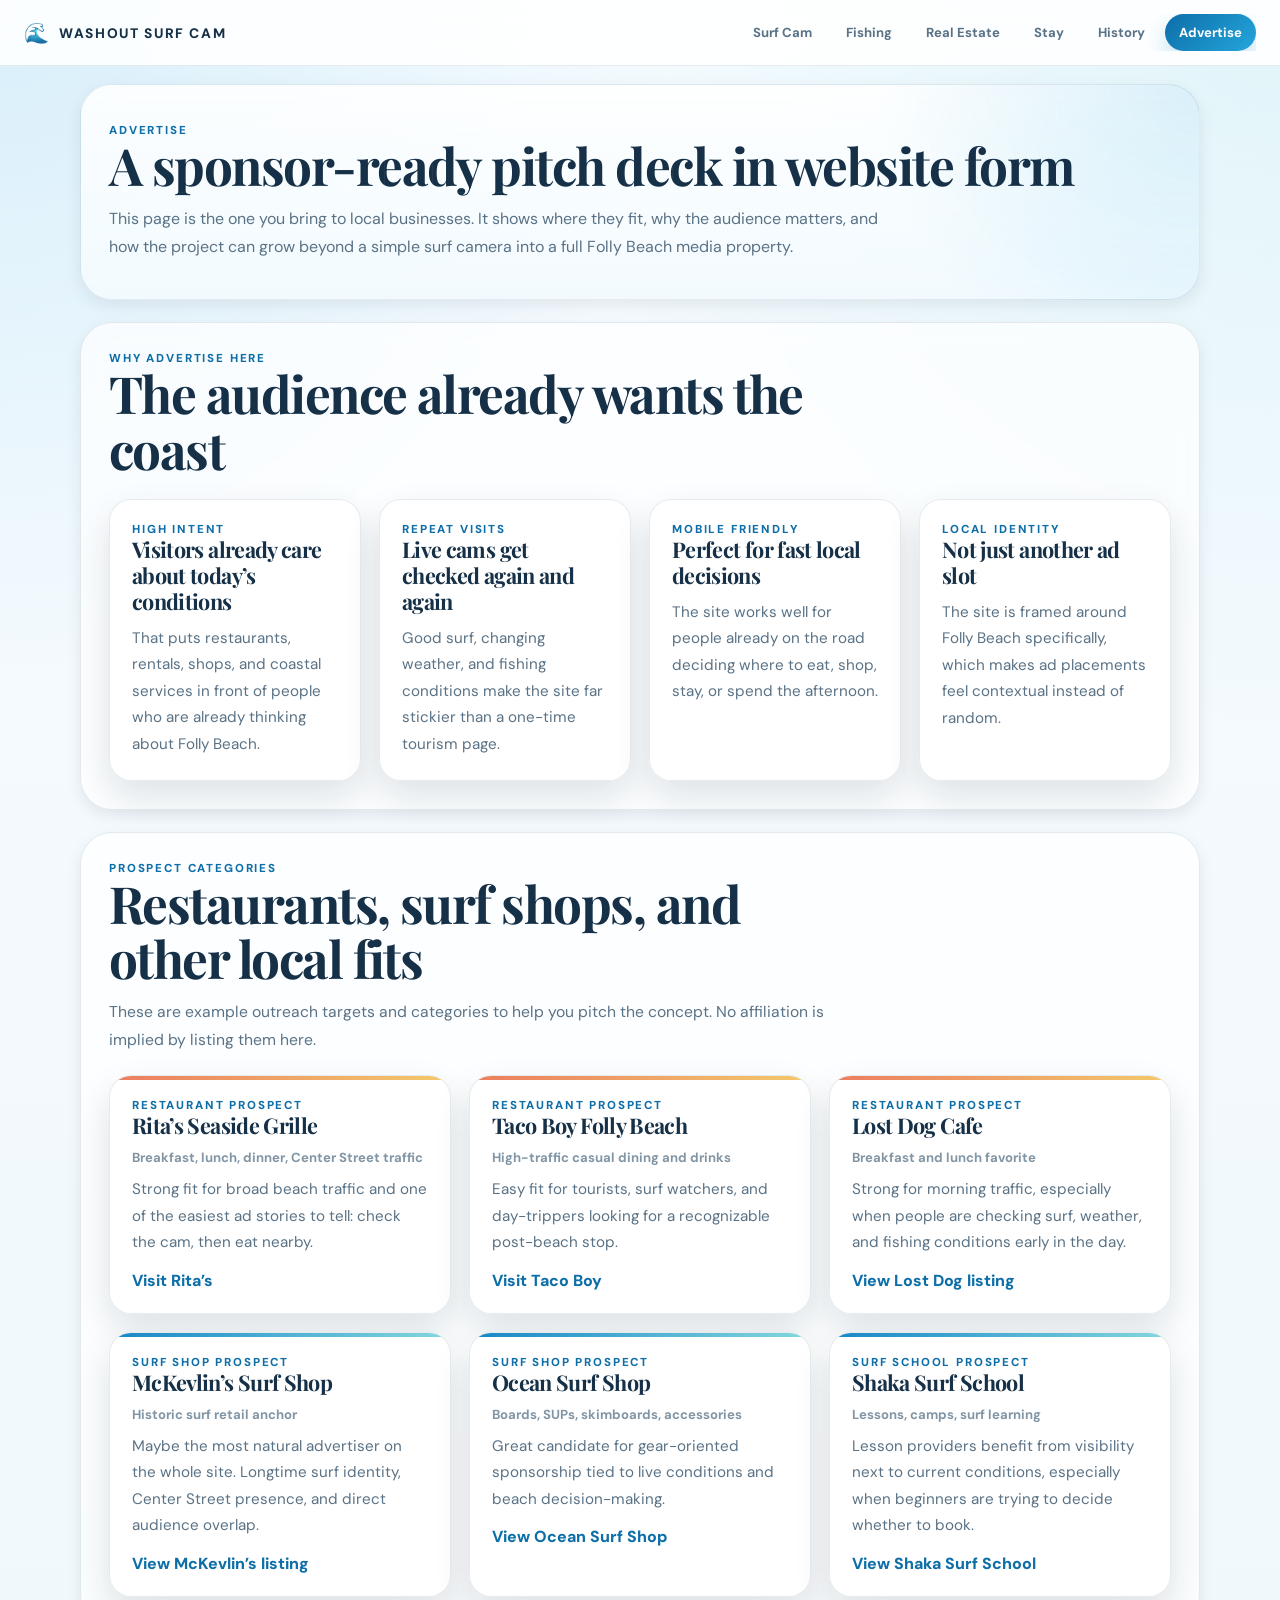
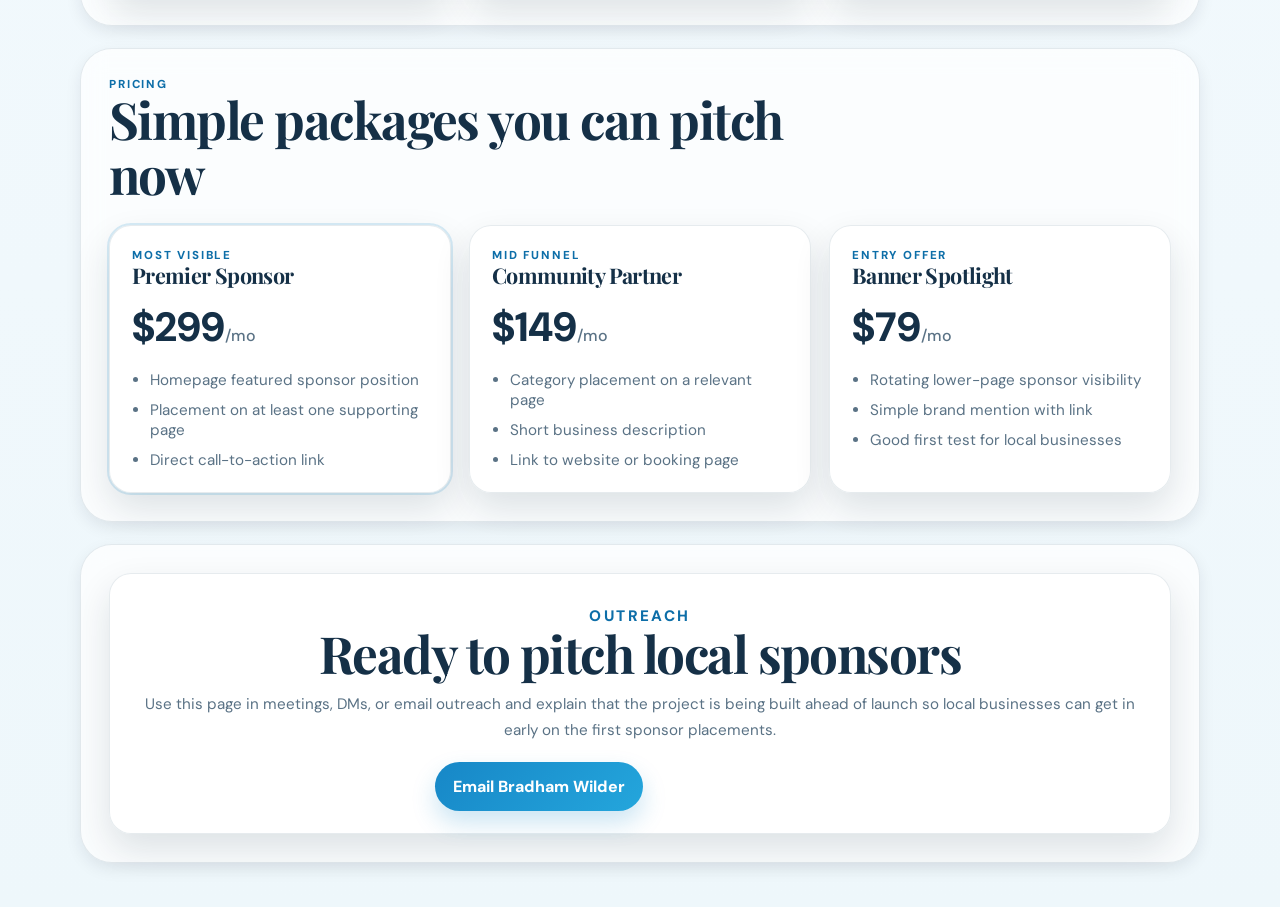
==== advertise.html @ 404df867 "Add files via upload" ====
<!DOCTYPE html>
<html lang="en">
  <head>
    <meta charset="UTF-8" />
    <meta name="viewport" content="width=device-width, initial-scale=1.0" />
    <title>Advertise On Washout Surf Cam | Folly Beach</title>
    <meta
      name="description"
      content="Advertising page for the Washout Surf Cam site with sponsor packages and local Folly Beach prospect categories including restaurants and surf shops."
    />
    <link rel="preconnect" href="https://fonts.googleapis.com" />
    <link rel="preconnect" href="https://fonts.gstatic.com" crossorigin />
    <link
      href="https://fonts.googleapis.com/css2?family=Bebas+Neue&family=DM+Sans:wght@400;500;700;800&family=Playfair+Display:wght@600;700;800&display=swap"
      rel="stylesheet"
    />
    <link rel="stylesheet" href="./styles.css" />
  </head>
  <body data-page="advertise">
    <nav class="site-nav">
      <a class="nav-brand" href="./index.html">
        <span class="nav-brand-icon">🌊</span>
        <span class="nav-brand-name">Washout Surf Cam</span>
      </a>
      <div class="nav-links">
        <a class="page-link" href="./index.html" data-page-link="surfcam">Surf Cam</a>
        <a class="page-link" href="./fishing.html" data-page-link="fishing">Fishing</a>
        <a class="page-link" href="./real-estate.html" data-page-link="real-estate">Real Estate</a>
        <a class="page-link" href="./stay.html" data-page-link="stay">Stay</a>
        <a class="page-link" href="./history.html" data-page-link="history">History</a>
        <a class="page-link" href="./advertise.html" data-page-link="advertise">Advertise</a>
      </div>
    </nav>

    <div class="page-shell">
      <header class="page-hero">
        <p class="page-kicker">Advertise</p>
        <h1 class="page-title">A sponsor-ready pitch deck in website form</h1>
        <p class="page-copy">
          This page is the one you bring to local businesses. It shows where they
          fit, why the audience matters, and how the project can grow beyond a
          simple surf camera into a full Folly Beach media property.
        </p>
      </header>

      <section class="section">
        <div class="section-header">
          <p class="section-eyebrow">Why Advertise Here</p>
          <h2 class="section-title">The audience already wants the coast</h2>
        </div>

        <div class="grid-4">
          <article class="feature-card">
            <p class="card-kicker">High Intent</p>
            <h3>Visitors already care about today’s conditions</h3>
            <p class="card-copy">
              That puts restaurants, rentals, shops, and coastal services in
              front of people who are already thinking about Folly Beach.
            </p>
          </article>
          <article class="feature-card">
            <p class="card-kicker">Repeat Visits</p>
            <h3>Live cams get checked again and again</h3>
            <p class="card-copy">
              Good surf, changing weather, and fishing conditions make the site
              far stickier than a one-time tourism page.
            </p>
          </article>
          <article class="feature-card">
            <p class="card-kicker">Mobile Friendly</p>
            <h3>Perfect for fast local decisions</h3>
            <p class="card-copy">
              The site works well for people already on the road deciding where
              to eat, shop, stay, or spend the afternoon.
            </p>
          </article>
          <article class="feature-card">
            <p class="card-kicker">Local Identity</p>
            <h3>Not just another ad slot</h3>
            <p class="card-copy">
              The site is framed around Folly Beach specifically, which makes ad
              placements feel contextual instead of random.
            </p>
          </article>
        </div>
      </section>

      <section class="section">
        <div class="section-header">
          <p class="section-eyebrow">Prospect Categories</p>
          <h2 class="section-title">Restaurants, surf shops, and other local fits</h2>
          <p class="section-copy">
            These are example outreach targets and categories to help you pitch the
            concept. No affiliation is implied by listing them here.
          </p>
        </div>

        <div class="prospect-grid">
          <article class="prospect-card warm">
            <p class="card-kicker">Restaurant Prospect</p>
            <h3>Rita’s Seaside Grille</h3>
            <p class="prospect-type">Breakfast, lunch, dinner, Center Street traffic</p>
            <p class="prospect-meta">
              Strong fit for broad beach traffic and one of the easiest ad stories
              to tell: check the cam, then eat nearby.
            </p>
            <div class="mini-links">
              <a class="prospect-link" href="https://ritasseasidegrille.com/" target="_blank" rel="noreferrer">Visit Rita’s</a>
            </div>
          </article>

          <article class="prospect-card warm">
            <p class="card-kicker">Restaurant Prospect</p>
            <h3>Taco Boy Folly Beach</h3>
            <p class="prospect-type">High-traffic casual dining and drinks</p>
            <p class="prospect-meta">
              Easy fit for tourists, surf watchers, and day-trippers looking for a
              recognizable post-beach stop.
            </p>
            <div class="mini-links">
              <a class="prospect-link" href="https://www.tacoboy.net/location/folly-beach-taco-boy/" target="_blank" rel="noreferrer">Visit Taco Boy</a>
            </div>
          </article>

          <article class="prospect-card warm">
            <p class="card-kicker">Restaurant Prospect</p>
            <h3>Lost Dog Cafe</h3>
            <p class="prospect-type">Breakfast and lunch favorite</p>
            <p class="prospect-meta">
              Strong for morning traffic, especially when people are checking surf,
              weather, and fishing conditions early in the day.
            </p>
            <div class="mini-links">
              <a class="prospect-link" href="https://visitfolly.com/directory/portfolio-7/" target="_blank" rel="noreferrer">View Lost Dog listing</a>
            </div>
          </article>

          <article class="prospect-card">
            <p class="card-kicker">Surf Shop Prospect</p>
            <h3>McKevlin’s Surf Shop</h3>
            <p class="prospect-type">Historic surf retail anchor</p>
            <p class="prospect-meta">
              Maybe the most natural advertiser on the whole site. Longtime surf
              identity, Center Street presence, and direct audience overlap.
            </p>
            <div class="mini-links">
              <a class="prospect-link" href="https://visitfolly.com/directory/mckevlins-surf-shop-2/" target="_blank" rel="noreferrer">View McKevlin’s listing</a>
            </div>
          </article>

          <article class="prospect-card">
            <p class="card-kicker">Surf Shop Prospect</p>
            <h3>Ocean Surf Shop</h3>
            <p class="prospect-type">Boards, SUPs, skimboards, accessories</p>
            <p class="prospect-meta">
              Great candidate for gear-oriented sponsorship tied to live conditions
              and beach decision-making.
            </p>
            <div class="mini-links">
              <a class="prospect-link" href="https://visitfolly.com/directory/ocean-surf-shop-2/" target="_blank" rel="noreferrer">View Ocean Surf Shop</a>
            </div>
          </article>

          <article class="prospect-card">
            <p class="card-kicker">Surf School Prospect</p>
            <h3>Shaka Surf School</h3>
            <p class="prospect-type">Lessons, camps, surf learning</p>
            <p class="prospect-meta">
              Lesson providers benefit from visibility next to current conditions,
              especially when beginners are trying to decide whether to book.
            </p>
            <div class="mini-links">
              <a class="prospect-link" href="https://visitfolly.com/directory/shaka-surf-school/" target="_blank" rel="noreferrer">View Shaka Surf School</a>
            </div>
          </article>
        </div>
      </section>

      <section class="section">
        <div class="section-header">
          <p class="section-eyebrow">Pricing</p>
          <h2 class="section-title">Simple packages you can pitch now</h2>
        </div>

        <div class="pricing-grid">
          <article class="pricing-card featured">
            <p class="card-kicker">Most Visible</p>
            <h3>Premier Sponsor</h3>
            <div class="price">$299<span>/mo</span></div>
            <ul>
              <li>Homepage featured sponsor position</li>
              <li>Placement on at least one supporting page</li>
              <li>Direct call-to-action link</li>
            </ul>
          </article>

          <article class="pricing-card">
            <p class="card-kicker">Mid Funnel</p>
            <h3>Community Partner</h3>
            <div class="price">$149<span>/mo</span></div>
            <ul>
              <li>Category placement on a relevant page</li>
              <li>Short business description</li>
              <li>Link to website or booking page</li>
            </ul>
          </article>

          <article class="pricing-card">
            <p class="card-kicker">Entry Offer</p>
            <h3>Banner Spotlight</h3>
            <div class="price">$79<span>/mo</span></div>
            <ul>
              <li>Rotating lower-page sponsor visibility</li>
              <li>Simple brand mention with link</li>
              <li>Good first test for local businesses</li>
            </ul>
          </article>
        </div>
      </section>

      <section class="section">
        <article class="contact-card">
          <p class="card-kicker">Outreach</p>
          <h2 class="section-title">Ready to pitch local sponsors</h2>
          <p class="card-copy">
            Use this page in meetings, DMs, or email outreach and explain that the
            project is being built ahead of launch so local businesses can get in
            early on the first sponsor placements.
          </p>
          <div class="contact-actions">
            <a class="cta-link" href="mailto:bradham.wilder@gmail.com">Email Bradham Wilder</a>
            <a class="button button-secondary" href="tel:+18033094709">Call 803-309-4709</a>
          </div>
        </article>
      </section>
    </div>

    <script src="./script.js"></script>
  </body>
</html>
---- styles.css ----
:root {
  --navy-950: #071724;
  --navy-900: #0b2233;
  --navy-800: #143750;
  --blue-700: #0d6ea8;
  --blue-600: #1787c7;
  --blue-500: #24a6dc;
  --blue-100: #dff5ff;
  --seafoam: #84d7de;
  --sand-100: #f7fbfd;
  --sand-200: #eef6fa;
  --sand-300: #d7e8f2;
  --gold: #f3c96b;
  --coral: #ec7c5f;
  --ink: #153047;
  --ink-soft: #5a7285;
  --ink-faint: #8195a5;
  --white: #ffffff;
  --line: rgba(17, 58, 87, 0.1);
  --shadow-sm: 0 6px 16px rgba(8, 31, 47, 0.08);
  --shadow-md: 0 16px 36px rgba(8, 31, 47, 0.12);
  --shadow-lg: 0 24px 56px rgba(8, 31, 47, 0.18);
  --radius-md: 14px;
  --radius-lg: 22px;
  --radius-xl: 32px;
}

*,
*::before,
*::after {
  box-sizing: border-box;
}

html {
  scroll-behavior: smooth;
}

body {
  margin: 0;
  font-family: "DM Sans", sans-serif;
  color: var(--ink);
  background:
    radial-gradient(circle at top left, rgba(36, 166, 220, 0.14), transparent 24%),
    radial-gradient(circle at top right, rgba(132, 215, 222, 0.18), transparent 26%),
    linear-gradient(180deg, #f6fbff 0%, #eef7fb 100%);
  -webkit-font-smoothing: antialiased;
}

body::before {
  content: "";
  position: fixed;
  inset: 0;
  pointer-events: none;
  background-image:
    linear-gradient(rgba(255, 255, 255, 0.22) 1px, transparent 1px),
    linear-gradient(90deg, rgba(255, 255, 255, 0.18) 1px, transparent 1px);
  background-size: 48px 48px;
  mask-image: linear-gradient(180deg, rgba(0, 0, 0, 0.34), transparent 88%);
}

h1,
h2,
h3,
h4 {
  margin: 0;
  font-family: "Playfair Display", serif;
  font-weight: 700;
  letter-spacing: -0.03em;
}

p,
ul {
  margin: 0;
}

a {
  color: inherit;
}

button {
  font: inherit;
  border: 0;
  background: transparent;
  cursor: pointer;
}

code {
  padding: 0.08rem 0.38rem;
  border-radius: 0.4rem;
  background: rgba(12, 34, 51, 0.08);
  font-family: ui-monospace, SFMono-Regular, Menlo, Monaco, Consolas, monospace;
}

.site-nav {
  position: sticky;
  top: 0;
  z-index: 100;
  display: flex;
  align-items: center;
  justify-content: space-between;
  gap: 16px;
  padding: 14px 24px;
  background: rgba(255, 255, 255, 0.88);
  backdrop-filter: blur(14px);
  border-bottom: 1px solid var(--line);
}

.nav-brand {
  display: inline-flex;
  align-items: center;
  gap: 10px;
  text-decoration: none;
}

.nav-brand-icon {
  font-size: 1.25rem;
}

.nav-brand-name {
  text-transform: uppercase;
  letter-spacing: 0.12em;
  font-size: 0.86rem;
  font-weight: 800;
  color: var(--ink);
}

.nav-links {
  display: flex;
  align-items: center;
  gap: 6px;
  overflow-x: auto;
}

.page-link {
  display: inline-flex;
  align-items: center;
  justify-content: center;
  padding: 10px 14px;
  border-radius: 999px;
  text-decoration: none;
  font-size: 0.82rem;
  font-weight: 700;
  color: var(--ink-soft);
  white-space: nowrap;
  transition: background-color 180ms ease, color 180ms ease, transform 180ms ease;
}

.page-link:hover,
.button:hover,
.mini-link:hover,
.prospect-link:hover,
.cta-link:hover,
.footer-link:hover {
  transform: translateY(-2px);
}

.page-link.active {
  color: var(--white);
  background: linear-gradient(135deg, var(--blue-700), var(--blue-500));
  box-shadow: 0 10px 20px rgba(23, 135, 199, 0.22);
}

.page-shell {
  width: min(1120px, calc(100% - 32px));
  margin: 0 auto;
  padding-bottom: 44px;
}

.hero {
  position: relative;
  overflow: hidden;
  margin-top: 18px;
  border-radius: var(--radius-xl);
  padding: 80px 28px 94px;
  background:
    radial-gradient(circle at top right, rgba(36, 166, 220, 0.28), transparent 28%),
    linear-gradient(145deg, var(--navy-950) 0%, var(--navy-900) 46%, #114666 100%);
  box-shadow: var(--shadow-lg);
}

.hero::after {
  content: "";
  position: absolute;
  inset: auto 0 0;
  height: 4px;
  background: linear-gradient(90deg, var(--blue-600) 0%, var(--seafoam) 45%, var(--gold) 100%);
}

.hero-wave {
  position: absolute;
  left: 0;
  right: 0;
  bottom: 3px;
  height: 82px;
  background: url("data:image/svg+xml,%3Csvg xmlns='http://www.w3.org/2000/svg' viewBox='0 0 1440 80' preserveAspectRatio='none'%3E%3Cpath d='M0,40 C240,78 480,8 720,40 C960,72 1200,12 1440,40 L1440,80 L0,80Z' fill='%23f6fbff'/%3E%3C/svg%3E")
    no-repeat bottom/100%;
}

.hero-grid {
  position: relative;
  z-index: 1;
  display: grid;
  grid-template-columns: 1.35fr 0.9fr;
  gap: 24px;
  align-items: end;
}

.eyebrow,
.section-eyebrow,
.page-kicker,
.card-kicker,
.metric-label,
.badge,
.mini-label {
  text-transform: uppercase;
  letter-spacing: 0.16em;
  font-size: 0.72rem;
  font-weight: 800;
}

.hero .eyebrow {
  display: inline-flex;
  margin-bottom: 14px;
  color: rgba(156, 228, 255, 0.92);
  font-family: "Bebas Neue", sans-serif;
  font-size: 0.95rem;
  letter-spacing: 0.26em;
}

.hero-title {
  max-width: 10ch;
  font-size: clamp(3.1rem, 8vw, 5.8rem);
  line-height: 0.94;
  color: var(--white);
}

.hero-title em {
  font-style: italic;
  color: #88dfff;
}

.hero-sub {
  max-width: 56ch;
  margin-top: 18px;
  font-size: 1.05rem;
  line-height: 1.8;
  color: rgba(255, 255, 255, 0.76);
}

.hero-actions,
.pill-row,
.button-row,
.mini-links,
.contact-actions,
.footer-row {
  display: flex;
  flex-wrap: wrap;
  gap: 12px;
}

.hero-actions {
  margin-top: 24px;
}

.button,
.cta-link {
  display: inline-flex;
  align-items: center;
  justify-content: center;
  min-width: 164px;
  padding: 13px 18px;
  border-radius: 999px;
  text-decoration: none;
  font-weight: 800;
  transition: transform 180ms ease, box-shadow 180ms ease, background-color 180ms ease;
}

.button-primary,
.cta-link {
  color: var(--white);
  background: linear-gradient(135deg, var(--blue-600), var(--blue-500));
  box-shadow: 0 12px 24px rgba(23, 135, 199, 0.22);
}

.button-secondary {
  color: var(--white);
  background: rgba(255, 255, 255, 0.1);
  border: 1px solid rgba(255, 255, 255, 0.14);
}

.pill-row {
  margin-top: 18px;
}

.pill {
  display: inline-flex;
  align-items: center;
  padding: 8px 14px;
  border-radius: 999px;
  color: var(--white);
  font-size: 0.8rem;
  font-weight: 700;
  background: rgba(255, 255, 255, 0.1);
  border: 1px solid rgba(255, 255, 255, 0.14);
}

.hero-panel,
.page-panel,
.card,
.stream-card,
.feature-card,
.reg-card,
.prospect-card,
.history-card,
.pricing-card,
.contact-card {
  border: 1px solid var(--line);
  background: rgba(255, 255, 255, 0.9);
  box-shadow: var(--shadow-md);
}

.hero-panel {
  padding: 22px;
  border-radius: var(--radius-lg);
  background:
    linear-gradient(180deg, rgba(255, 255, 255, 0.12), rgba(255, 255, 255, 0.08)),
    rgba(6, 24, 37, 0.38);
  color: var(--white);
  border-color: rgba(255, 255, 255, 0.12);
}

.badge {
  display: inline-flex;
  padding: 8px 12px;
  border-radius: 999px;
  color: #dff7ff;
  background: rgba(255, 255, 255, 0.1);
}

.panel-title {
  margin-top: 14px;
  font-size: 2rem;
  line-height: 1.05;
}

.panel-copy {
  margin-top: 12px;
  font-size: 0.96rem;
  line-height: 1.75;
  color: rgba(255, 255, 255, 0.78);
}

.metric-grid {
  display: grid;
  grid-template-columns: 1fr 1fr;
  gap: 12px;
  margin-top: 18px;
}

.metric {
  padding-top: 12px;
  border-top: 1px solid rgba(255, 255, 255, 0.12);
}

.metric-label {
  color: rgba(207, 238, 255, 0.7);
}

.metric strong {
  display: block;
  margin-top: 6px;
  font-size: 1rem;
  color: var(--white);
  line-height: 1.45;
}

.page-hero {
  margin-top: 18px;
  padding: 38px 28px;
  border-radius: var(--radius-xl);
  background:
    radial-gradient(circle at top right, rgba(36, 166, 220, 0.16), transparent 28%),
    linear-gradient(180deg, rgba(255, 255, 255, 0.88), rgba(242, 250, 255, 0.96));
  border: 1px solid var(--line);
  box-shadow: var(--shadow-sm);
}

.page-kicker,
.section-eyebrow,
.card-kicker,
.mini-label {
  color: var(--blue-700);
}

.page-title,
.section-title {
  font-size: clamp(2.2rem, 4vw, 3.5rem);
  line-height: 1.08;
}

.page-copy,
.section-copy,
.card-copy,
.list-copy,
.note,
.prospect-meta,
.timeline-copy,
.footer-copy {
  color: var(--ink-soft);
  line-height: 1.75;
}

.page-copy {
  max-width: 70ch;
  margin-top: 12px;
  font-size: 1rem;
}

.section {
  margin-top: 22px;
  padding: 28px;
  border-radius: var(--radius-xl);
  background: rgba(255, 255, 255, 0.72);
  border: 1px solid var(--line);
  box-shadow: var(--shadow-sm);
  backdrop-filter: blur(12px);
}

.section-header {
  max-width: 68ch;
  margin-bottom: 22px;
}

.section-copy {
  margin-top: 12px;
  font-size: 0.98rem;
}

.grid-2,
.grid-3,
.grid-4,
.stream-layout,
.split-layout,
.intro-grid,
.prospect-grid,
.reg-grid,
.timeline,
.pricing-grid {
  display: grid;
  gap: 18px;
}

.grid-2,
.split-layout,
.stream-layout {
  grid-template-columns: repeat(2, minmax(0, 1fr));
}

.grid-3,
.prospect-grid,
.pricing-grid {
  grid-template-columns: repeat(3, minmax(0, 1fr));
}

.grid-4,
.reg-grid {
  grid-template-columns: repeat(4, minmax(0, 1fr));
}

.card,
.feature-card,
.reg-card,
.prospect-card,
.history-card,
.pricing-card,
.contact-card,
.page-panel {
  border-radius: var(--radius-lg);
  padding: 22px;
}

.feature-card h3,
.reg-card h3,
.prospect-card h3,
.history-card h3,
.pricing-card h3,
.card h3,
.page-panel h3 {
  font-size: 1.35rem;
  line-height: 1.2;
}

.card-copy,
.prospect-meta,
.timeline-copy,
.pricing-card li,
.contact-card p {
  margin-top: 10px;
  font-size: 0.95rem;
}

.mini-links {
  margin-top: 14px;
}

.mini-link,
.prospect-link,
.footer-link {
  color: var(--blue-700);
  text-decoration: none;
  font-weight: 800;
  transition: transform 180ms ease, color 180ms ease;
}

.stream-card {
  overflow: hidden;
  border-radius: var(--radius-xl);
  box-shadow: var(--shadow-lg);
}

.stream-topbar {
  display: flex;
  align-items: center;
  justify-content: space-between;
  gap: 14px;
  padding: 12px 18px;
  background: var(--white);
  border-bottom: 1px solid var(--line);
}

.dot-row {
  display: flex;
  gap: 8px;
}

.dot {
  width: 11px;
  height: 11px;
  border-radius: 50%;
}

.dot-red {
  background: #ff5f57;
}

.dot-yellow {
  background: #febc2e;
}

.dot-green {
  background: #28c840;
}

.stream-label {
  font-size: 0.76rem;
  font-weight: 700;
  letter-spacing: 0.1em;
  text-transform: uppercase;
  color: var(--ink-faint);
}

.stream-live {
  display: inline-flex;
  align-items: center;
  gap: 8px;
  color: var(--blue-700);
  font-size: 0.8rem;
  font-weight: 800;
  text-transform: uppercase;
}

.pulse-dot {
  width: 8px;
  height: 8px;
  border-radius: 50%;
  background: var(--coral);
  box-shadow: 0 0 0 0 rgba(236, 124, 95, 0.55);
  animation: pulse 2s infinite;
}

@keyframes pulse {
  0% {
    box-shadow: 0 0 0 0 rgba(236, 124, 95, 0.55);
  }
  70% {
    box-shadow: 0 0 0 11px rgba(236, 124, 95, 0);
  }
  100% {
    box-shadow: 0 0 0 0 rgba(236, 124, 95, 0);
  }
}

.stream-view {
  position: relative;
  aspect-ratio: 16 / 9;
  background: #000;
}

.stream-view iframe {
  position: absolute;
  inset: 0;
  width: 100%;
  height: 100%;
  border: 0;
}

.stream-badge {
  position: absolute;
  right: 18px;
  bottom: 18px;
  z-index: 2;
  display: inline-flex;
  align-items: center;
  padding: 10px 15px;
  border-radius: 999px;
  color: var(--white);
  font-size: 0.82rem;
  font-weight: 800;
  background: rgba(6, 20, 31, 0.58);
  border: 1px solid rgba(255, 255, 255, 0.16);
  backdrop-filter: blur(10px);
}

.stream-side {
  display: grid;
  gap: 18px;
}

.highlight-card {
  border-radius: var(--radius-lg);
  padding: 22px;
  background:
    linear-gradient(180deg, rgba(223, 245, 255, 0.72), rgba(255, 255, 255, 0.98));
  border: 1px solid rgba(23, 135, 199, 0.14);
  box-shadow: var(--shadow-sm);
}

.highlight-card.warm {
  background:
    linear-gradient(180deg, rgba(255, 243, 224, 0.7), rgba(255, 255, 255, 0.98));
}

.list {
  margin: 12px 0 0;
  padding-left: 18px;
  color: var(--ink-soft);
}

.list li + li {
  margin-top: 8px;
}

.callout {
  padding: 16px 18px;
  border-radius: var(--radius-md);
  background: rgba(23, 135, 199, 0.08);
  border: 1px solid rgba(23, 135, 199, 0.12);
}

.callout strong {
  display: block;
  margin-bottom: 6px;
}

.reg-card {
  background:
    linear-gradient(180deg, rgba(255, 255, 255, 0.98), rgba(234, 247, 255, 0.96));
}

.reg-number {
  display: block;
  margin-top: 12px;
  font-size: 1.4rem;
  font-weight: 800;
  color: var(--blue-700);
}

.reg-meta {
  display: block;
  margin-top: 8px;
  color: var(--ink-soft);
  line-height: 1.65;
  font-size: 0.92rem;
}

.prospect-card {
  position: relative;
  overflow: hidden;
}

.prospect-card::before {
  content: "";
  position: absolute;
  inset: 0 auto auto 0;
  width: 100%;
  height: 4px;
  background: linear-gradient(90deg, var(--blue-600), var(--seafoam));
}

.prospect-card.warm::before {
  background: linear-gradient(90deg, var(--coral), var(--gold));
}

.prospect-type {
  margin-top: 10px;
  color: var(--ink-faint);
  font-size: 0.82rem;
  font-weight: 700;
}

.timeline {
  grid-template-columns: repeat(2, minmax(0, 1fr));
}

.history-card {
  background:
    linear-gradient(180deg, rgba(255, 255, 255, 0.98), rgba(239, 249, 255, 0.94));
}

.timeline-year {
  display: inline-flex;
  margin-bottom: 10px;
  color: var(--blue-700);
  font-size: 0.82rem;
  font-weight: 800;
  letter-spacing: 0.14em;
  text-transform: uppercase;
}

.pricing-card {
  background: rgba(255, 255, 255, 0.96);
}

.pricing-card.featured {
  outline: 2px solid rgba(23, 135, 199, 0.16);
}

.price {
  margin-top: 12px;
  font-size: 2.55rem;
  font-weight: 800;
  color: var(--ink);
}

.price span {
  font-size: 1rem;
  font-weight: 500;
  color: var(--ink-soft);
}

.pricing-card ul {
  margin-top: 16px;
  padding-left: 18px;
  color: var(--ink-soft);
}

.contact-card {
  text-align: center;
}

.contact-actions {
  justify-content: center;
  margin-top: 18px;
}

.footer {
  margin: 14px auto 0;
  padding: 24px 0 40px;
}

.footer-row {
  justify-content: space-between;
  align-items: center;
}

.footer-brand {
  font-family: "Bebas Neue", sans-serif;
  font-size: 1.24rem;
  letter-spacing: 0.14em;
  color: var(--blue-700);
}

.footer-copy {
  font-size: 0.9rem;
}

.muted {
  color: var(--ink-faint);
}

@media (max-width: 980px) {
  .hero-grid,
  .grid-2,
  .grid-3,
  .grid-4,
  .stream-layout,
  .split-layout,
  .prospect-grid,
  .reg-grid,
  .timeline,
  .pricing-grid {
    grid-template-columns: 1fr;
  }

  .hero-title {
    max-width: 100%;
  }
}

@media (max-width: 760px) {
  .site-nav {
    padding: 12px 14px;
    align-items: flex-start;
    flex-direction: column;
  }

  .nav-links {
    width: 100%;
    padding-bottom: 2px;
  }

  .page-shell {
    width: min(100% - 18px, 1120px);
  }

  .hero,
  .page-hero,
  .section {
    padding-left: 18px;
    padding-right: 18px;
  }

  .hero {
    padding-top: 62px;
    padding-bottom: 84px;
  }

  .stream-topbar {
    display: grid;
    justify-items: center;
    text-align: center;
  }

  .footer-row {
    flex-direction: column;
    align-items: flex-start;
  }

  .button,
  .cta-link {
    width: 100%;
  }
}
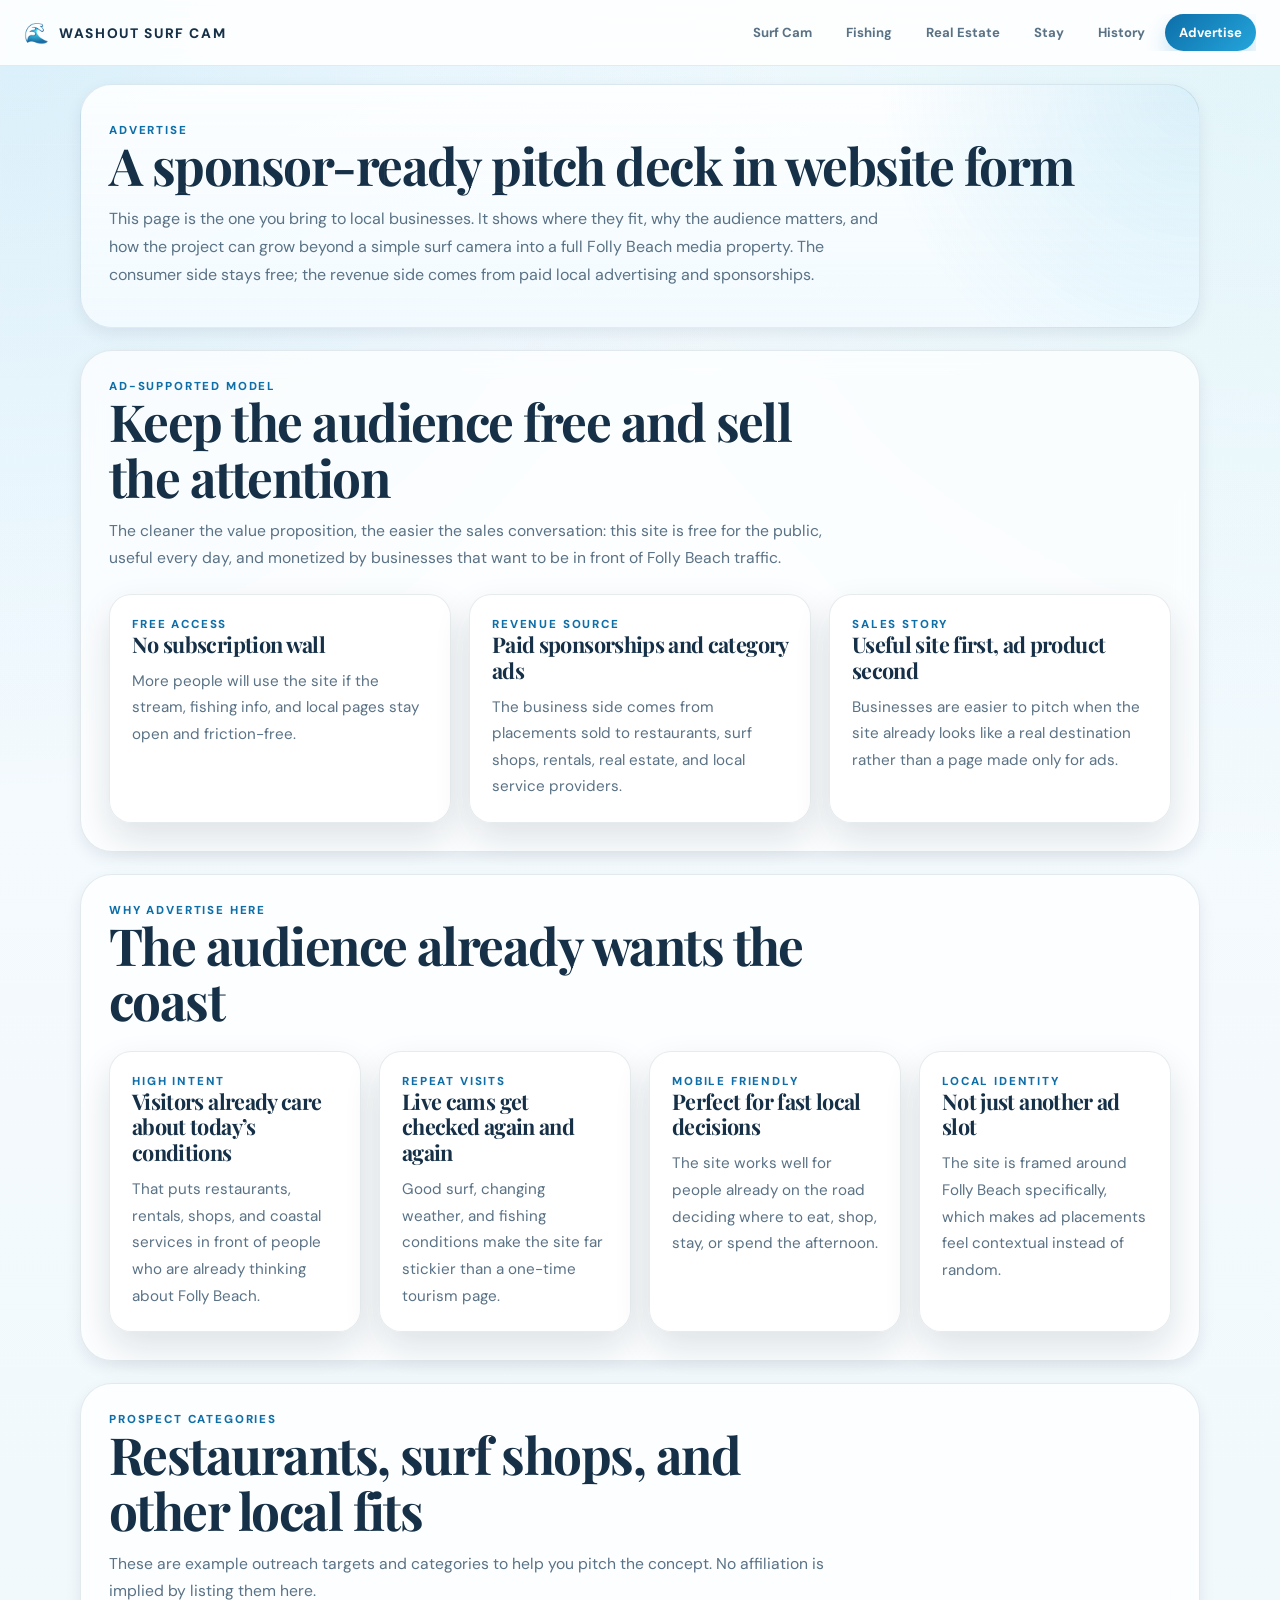
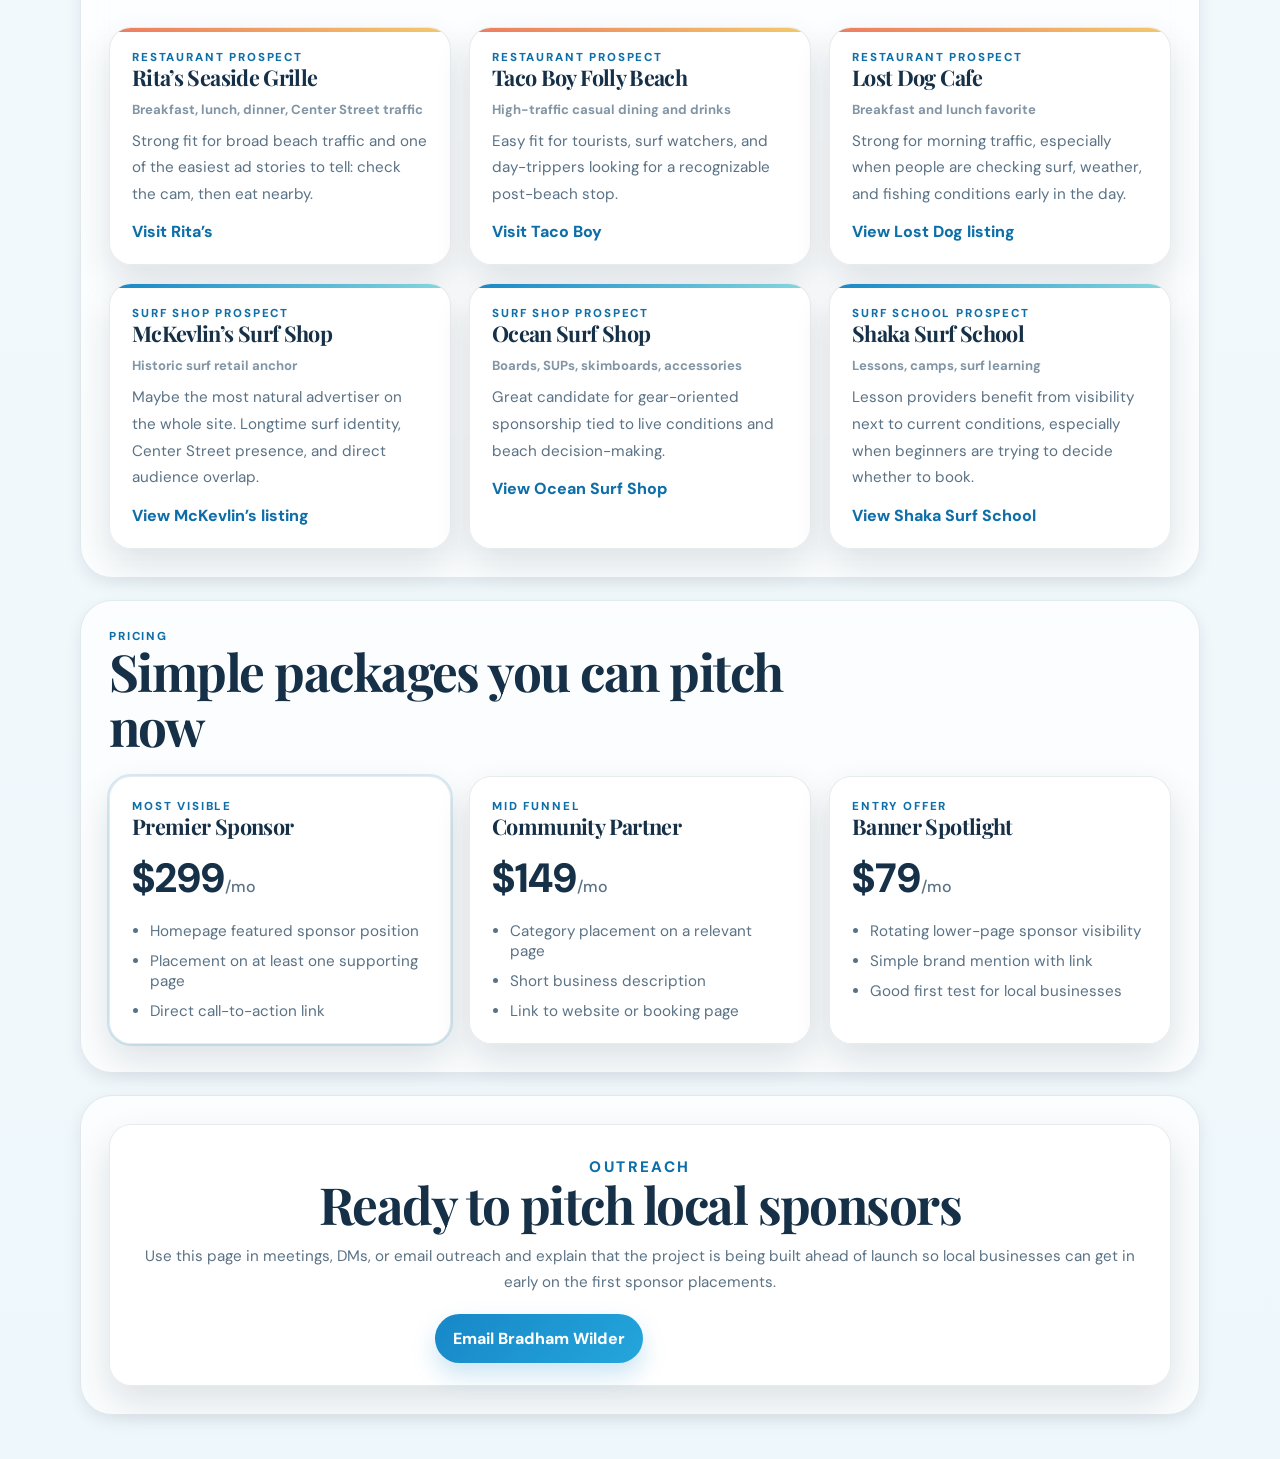
==== commit 76ec0e39: "Add files via upload" ====
--- a/advertise.html
+++ b/advertise.html
@@ -40,8 +40,49 @@
           This page is the one you bring to local businesses. It shows where they
           fit, why the audience matters, and how the project can grow beyond a
           simple surf camera into a full Folly Beach media property.
+          The consumer side stays free; the revenue side comes from paid local
+          advertising and sponsorships.
         </p>
       </header>
+
+      <section class="section">
+        <div class="section-header">
+          <p class="section-eyebrow">Ad-Supported Model</p>
+          <h2 class="section-title">Keep the audience free and sell the attention</h2>
+          <p class="section-copy">
+            The cleaner the value proposition, the easier the sales conversation:
+            this site is free for the public, useful every day, and monetized by
+            businesses that want to be in front of Folly Beach traffic.
+          </p>
+        </div>
+
+        <div class="grid-3">
+          <article class="feature-card">
+            <p class="card-kicker">Free Access</p>
+            <h3>No subscription wall</h3>
+            <p class="card-copy">
+              More people will use the site if the stream, fishing info, and
+              local pages stay open and friction-free.
+            </p>
+          </article>
+          <article class="feature-card">
+            <p class="card-kicker">Revenue Source</p>
+            <h3>Paid sponsorships and category ads</h3>
+            <p class="card-copy">
+              The business side comes from placements sold to restaurants, surf
+              shops, rentals, real estate, and local service providers.
+            </p>
+          </article>
+          <article class="feature-card">
+            <p class="card-kicker">Sales Story</p>
+            <h3>Useful site first, ad product second</h3>
+            <p class="card-copy">
+              Businesses are easier to pitch when the site already looks like a
+              real destination rather than a page made only for ads.
+            </p>
+          </article>
+        </div>
+      </section>
 
       <section class="section">
         <div class="section-header">
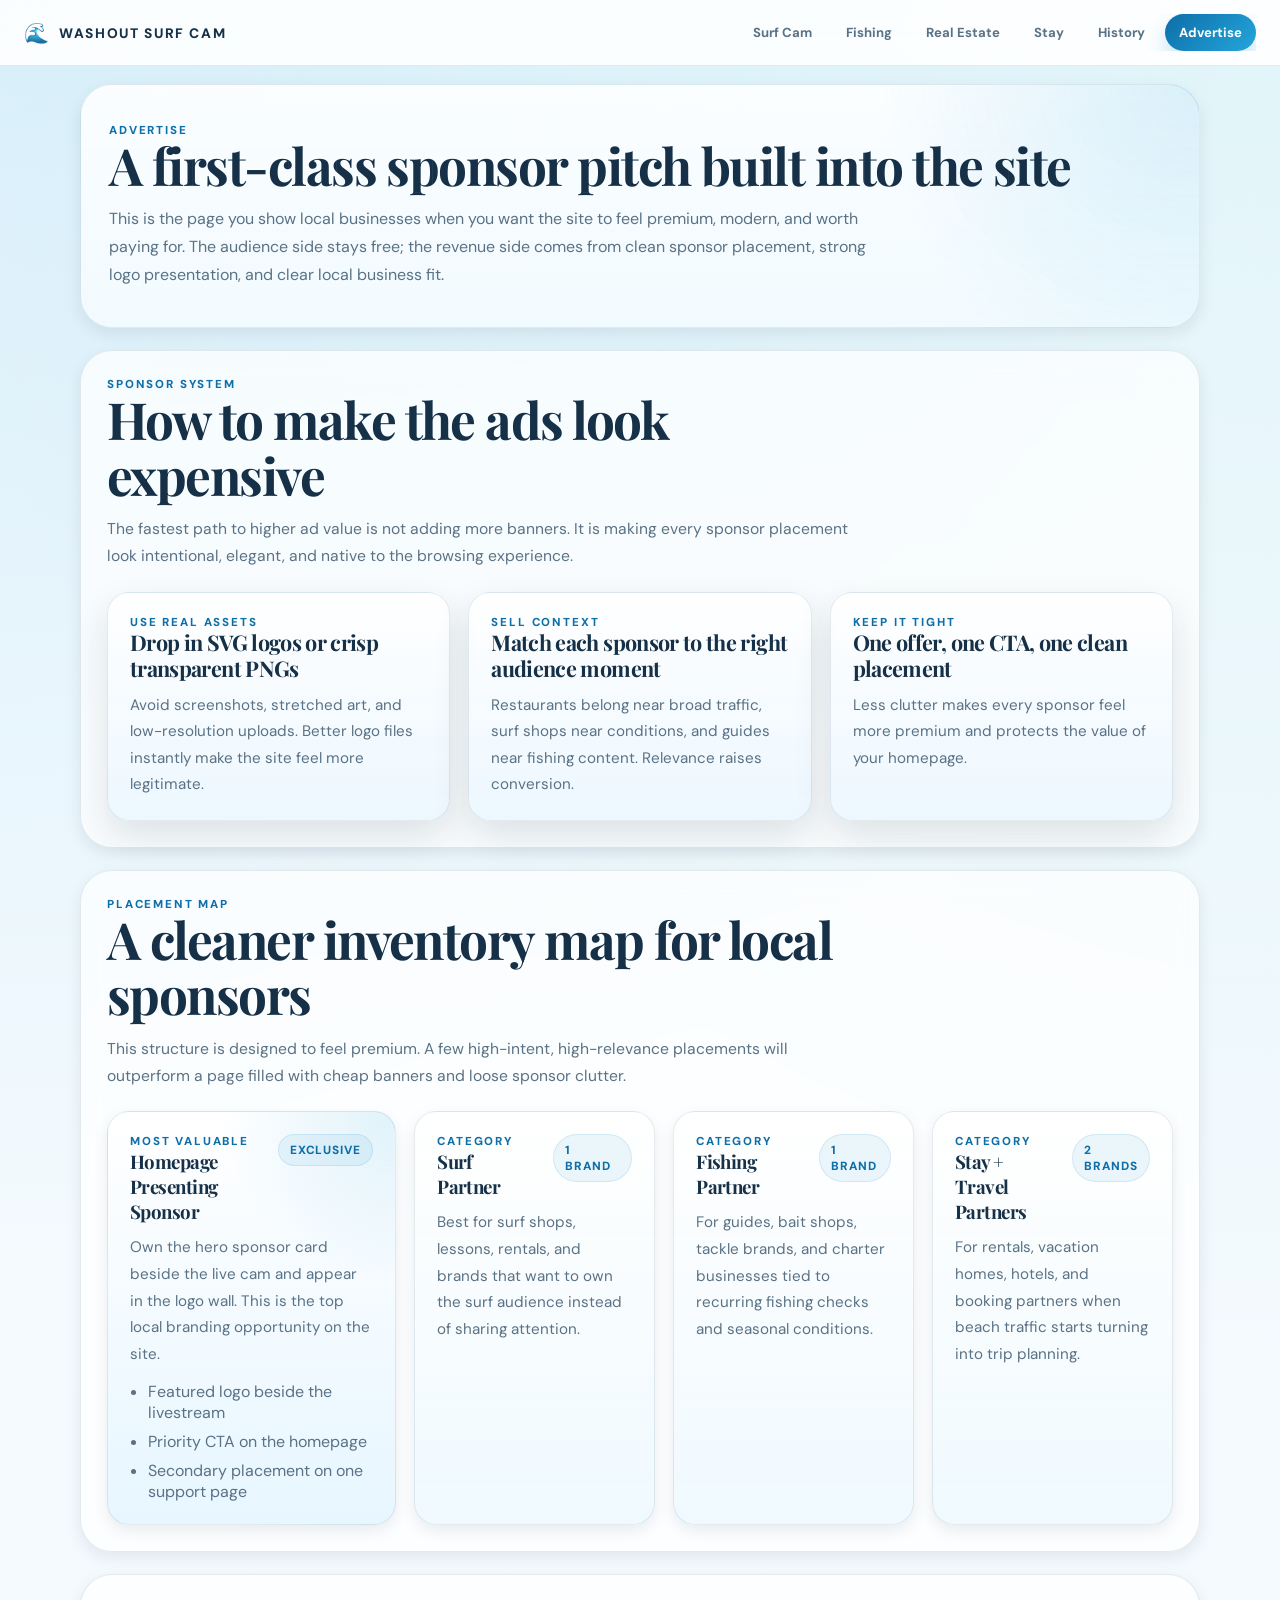
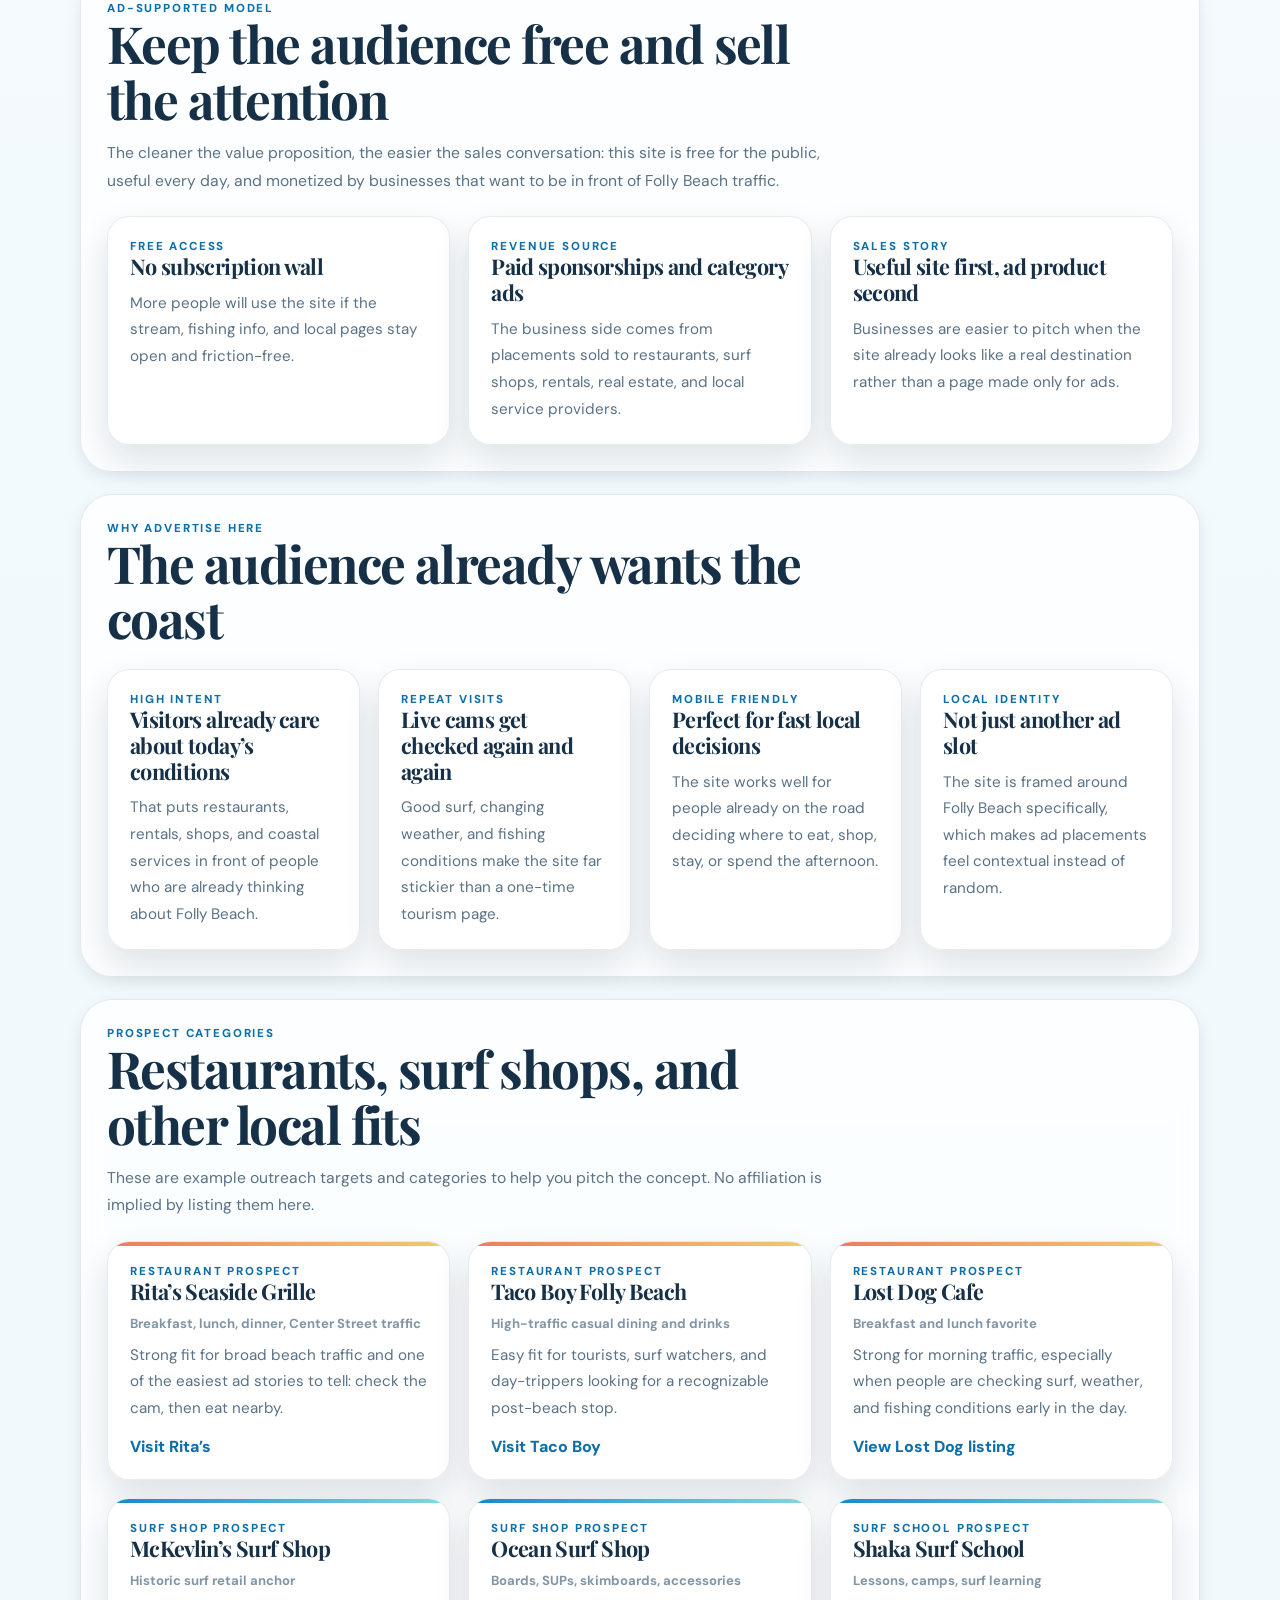
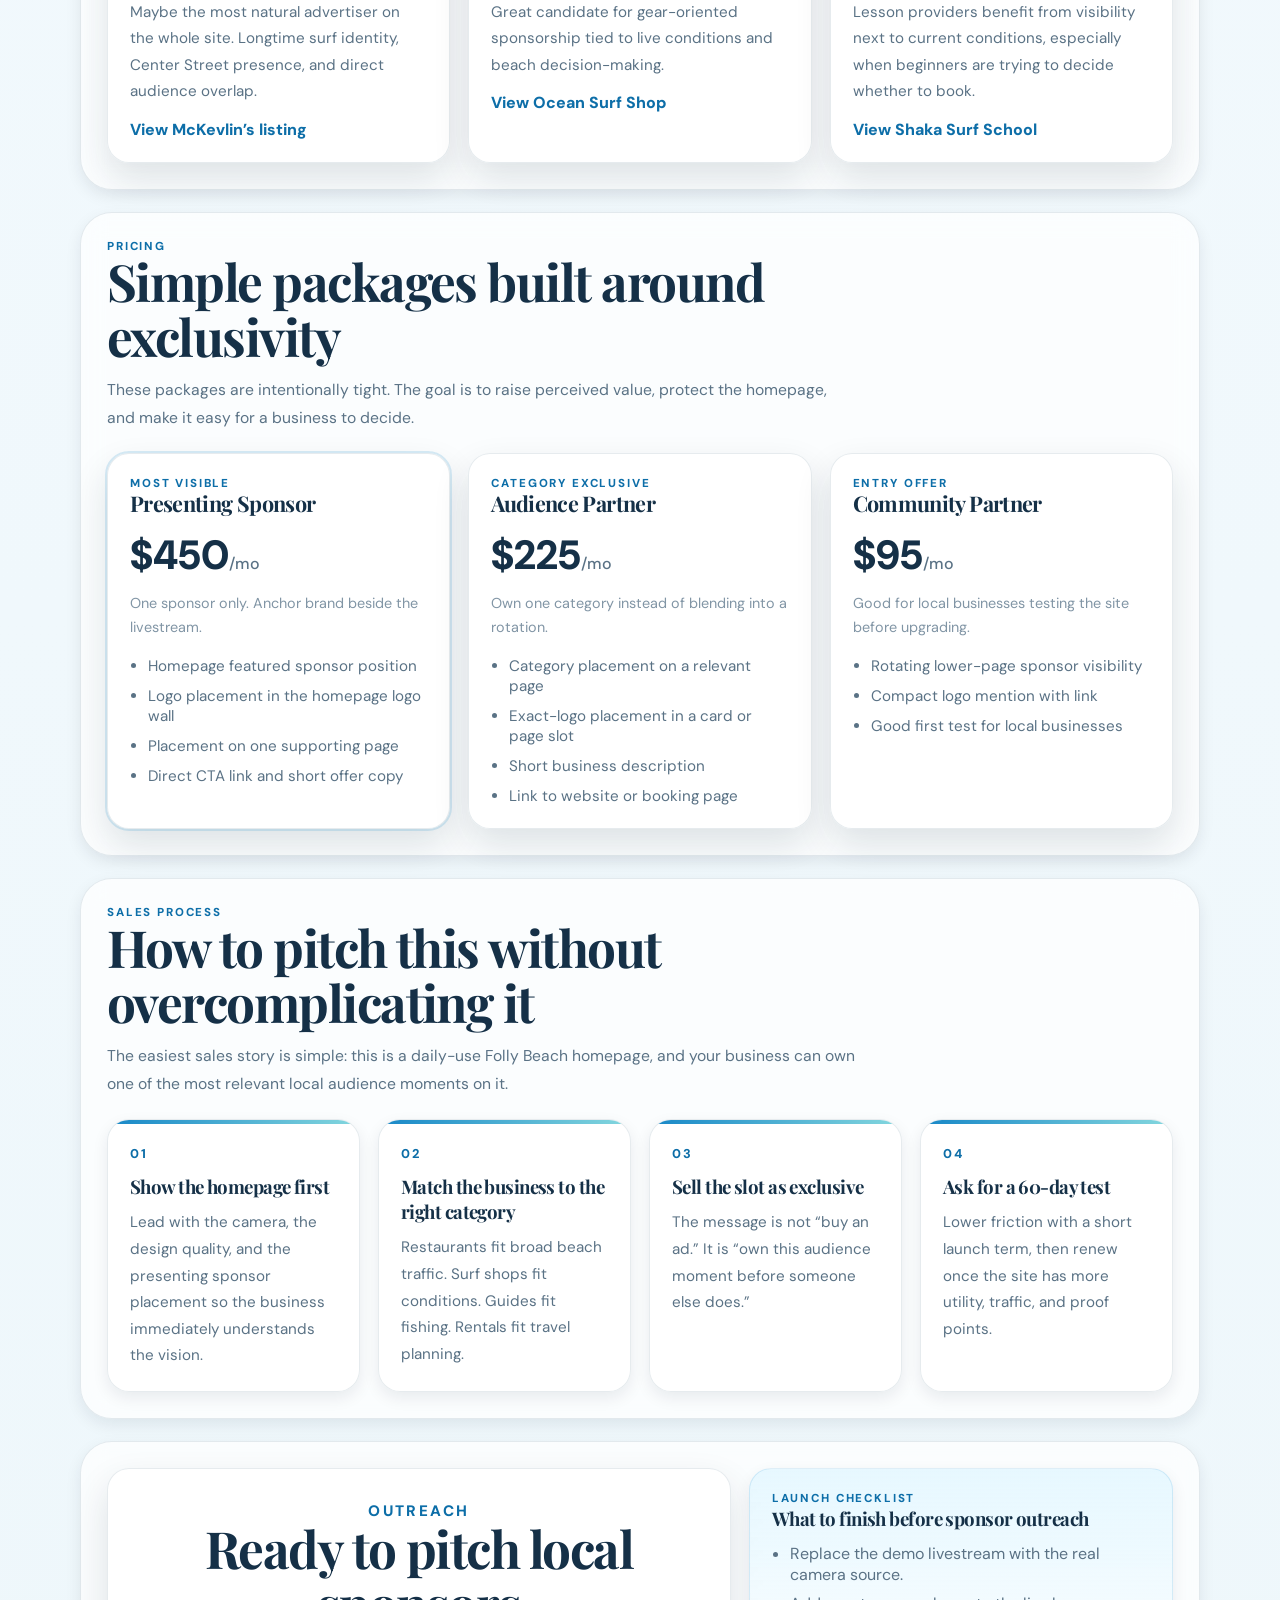
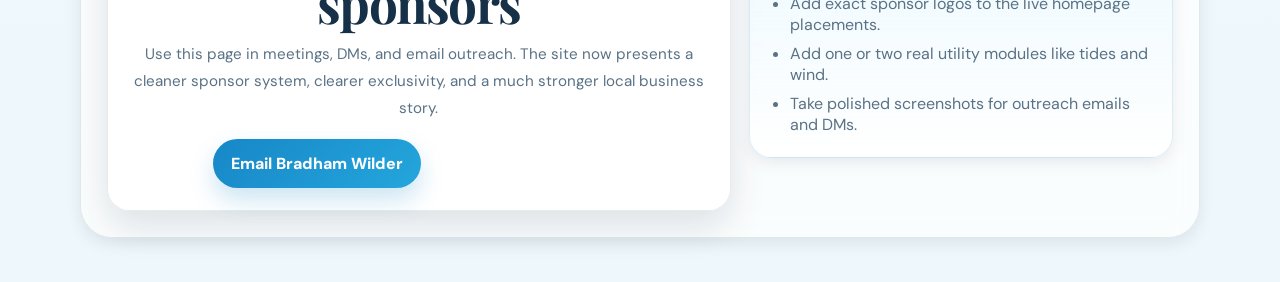
==== commit d3b6b31c: "Add files via upload" ====
--- a/advertise.html
+++ b/advertise.html
@@ -35,15 +35,128 @@
     <div class="page-shell">
       <header class="page-hero">
         <p class="page-kicker">Advertise</p>
-        <h1 class="page-title">A sponsor-ready pitch deck in website form</h1>
+        <h1 class="page-title">A first-class sponsor pitch built into the site</h1>
         <p class="page-copy">
-          This page is the one you bring to local businesses. It shows where they
-          fit, why the audience matters, and how the project can grow beyond a
-          simple surf camera into a full Folly Beach media property.
-          The consumer side stays free; the revenue side comes from paid local
-          advertising and sponsorships.
+          This is the page you show local businesses when you want the site to
+          feel premium, modern, and worth paying for. The audience side stays
+          free; the revenue side comes from clean sponsor placement, strong logo
+          presentation, and clear local business fit.
         </p>
       </header>
+
+      <section class="section sponsor-system-section">
+        <div class="section-header">
+          <p class="section-eyebrow">Sponsor System</p>
+          <h2 class="section-title">How to make the ads look expensive</h2>
+          <p class="section-copy">
+            The fastest path to higher ad value is not adding more banners. It is
+            making every sponsor placement look intentional, elegant, and native
+            to the browsing experience.
+          </p>
+        </div>
+
+        <div class="grid-3">
+          <article class="feature-card">
+            <p class="card-kicker">Use Real Assets</p>
+            <h3>Drop in SVG logos or crisp transparent PNGs</h3>
+            <p class="card-copy">
+              Avoid screenshots, stretched art, and low-resolution uploads. Better
+              logo files instantly make the site feel more legitimate.
+            </p>
+          </article>
+          <article class="feature-card">
+            <p class="card-kicker">Sell Context</p>
+            <h3>Match each sponsor to the right audience moment</h3>
+            <p class="card-copy">
+              Restaurants belong near broad traffic, surf shops near conditions,
+              and guides near fishing content. Relevance raises conversion.
+            </p>
+          </article>
+          <article class="feature-card">
+            <p class="card-kicker">Keep It Tight</p>
+            <h3>One offer, one CTA, one clean placement</h3>
+            <p class="card-copy">
+              Less clutter makes every sponsor feel more premium and protects the
+              value of your homepage.
+            </p>
+          </article>
+        </div>
+      </section>
+
+      <section class="section">
+        <div class="section-header">
+          <p class="section-eyebrow">Placement Map</p>
+          <h2 class="section-title">A cleaner inventory map for local sponsors</h2>
+          <p class="section-copy">
+            This structure is designed to feel premium. A few high-intent,
+            high-relevance placements will outperform a page filled with cheap
+            banners and loose sponsor clutter.
+          </p>
+        </div>
+
+        <div class="inventory-map">
+          <article class="inventory-card inventory-card-featured">
+            <div class="inventory-card-top">
+              <div>
+                <p class="card-kicker">Most Valuable</p>
+                <h3>Homepage Presenting Sponsor</h3>
+              </div>
+              <span class="inventory-tag">Exclusive</span>
+            </div>
+            <p class="card-copy">
+              Own the hero sponsor card beside the live cam and appear in the logo
+              wall. This is the top local branding opportunity on the site.
+            </p>
+            <ul class="stack-list">
+              <li>Featured logo beside the livestream</li>
+              <li>Priority CTA on the homepage</li>
+              <li>Secondary placement on one support page</li>
+            </ul>
+          </article>
+
+          <article class="inventory-card">
+            <div class="inventory-card-top">
+              <div>
+                <p class="card-kicker">Category</p>
+                <h3>Surf Partner</h3>
+              </div>
+              <span class="inventory-tag">1 brand</span>
+            </div>
+            <p class="card-copy">
+              Best for surf shops, lessons, rentals, and brands that want to own
+              the surf audience instead of sharing attention.
+            </p>
+          </article>
+
+          <article class="inventory-card">
+            <div class="inventory-card-top">
+              <div>
+                <p class="card-kicker">Category</p>
+                <h3>Fishing Partner</h3>
+              </div>
+              <span class="inventory-tag">1 brand</span>
+            </div>
+            <p class="card-copy">
+              For guides, bait shops, tackle brands, and charter businesses tied
+              to recurring fishing checks and seasonal conditions.
+            </p>
+          </article>
+
+          <article class="inventory-card">
+            <div class="inventory-card-top">
+              <div>
+                <p class="card-kicker">Category</p>
+                <h3>Stay + Travel Partners</h3>
+              </div>
+              <span class="inventory-tag">2 brands</span>
+            </div>
+            <p class="card-copy">
+              For rentals, vacation homes, hotels, and booking partners when
+              beach traffic starts turning into trip planning.
+            </p>
+          </article>
+        </div>
+      </section>
 
       <section class="section">
         <div class="section-header">
@@ -220,27 +333,35 @@
       <section class="section">
         <div class="section-header">
           <p class="section-eyebrow">Pricing</p>
-          <h2 class="section-title">Simple packages you can pitch now</h2>
+          <h2 class="section-title">Simple packages built around exclusivity</h2>
+          <p class="section-copy">
+            These packages are intentionally tight. The goal is to raise perceived
+            value, protect the homepage, and make it easy for a business to decide.
+          </p>
         </div>
 
         <div class="pricing-grid">
           <article class="pricing-card featured">
             <p class="card-kicker">Most Visible</p>
-            <h3>Premier Sponsor</h3>
-            <div class="price">$299<span>/mo</span></div>
+            <h3>Presenting Sponsor</h3>
+            <div class="price">$450<span>/mo</span></div>
+            <p class="price-note">One sponsor only. Anchor brand beside the livestream.</p>
             <ul>
               <li>Homepage featured sponsor position</li>
-              <li>Placement on at least one supporting page</li>
-              <li>Direct call-to-action link</li>
+              <li>Logo placement in the homepage logo wall</li>
+              <li>Placement on one supporting page</li>
+              <li>Direct CTA link and short offer copy</li>
             </ul>
           </article>
 
           <article class="pricing-card">
-            <p class="card-kicker">Mid Funnel</p>
-            <h3>Community Partner</h3>
-            <div class="price">$149<span>/mo</span></div>
+            <p class="card-kicker">Category Exclusive</p>
+            <h3>Audience Partner</h3>
+            <div class="price">$225<span>/mo</span></div>
+            <p class="price-note">Own one category instead of blending into a rotation.</p>
             <ul>
               <li>Category placement on a relevant page</li>
+              <li>Exact-logo placement in a card or page slot</li>
               <li>Short business description</li>
               <li>Link to website or booking page</li>
             </ul>
@@ -248,11 +369,12 @@
 
           <article class="pricing-card">
             <p class="card-kicker">Entry Offer</p>
-            <h3>Banner Spotlight</h3>
-            <div class="price">$79<span>/mo</span></div>
+            <h3>Community Partner</h3>
+            <div class="price">$95<span>/mo</span></div>
+            <p class="price-note">Good for local businesses testing the site before upgrading.</p>
             <ul>
               <li>Rotating lower-page sponsor visibility</li>
-              <li>Simple brand mention with link</li>
+              <li>Compact logo mention with link</li>
               <li>Good first test for local businesses</li>
             </ul>
           </article>
@@ -260,19 +382,79 @@
       </section>
 
       <section class="section">
-        <article class="contact-card">
-          <p class="card-kicker">Outreach</p>
-          <h2 class="section-title">Ready to pitch local sponsors</h2>
-          <p class="card-copy">
-            Use this page in meetings, DMs, or email outreach and explain that the
-            project is being built ahead of launch so local businesses can get in
-            early on the first sponsor placements.
-          </p>
-          <div class="contact-actions">
-            <a class="cta-link" href="mailto:bradham.wilder@gmail.com">Email Bradham Wilder</a>
-            <a class="button button-secondary" href="tel:+18033094709">Call 803-309-4709</a>
-          </div>
-        </article>
+        <div class="section-header">
+          <p class="section-eyebrow">Sales Process</p>
+          <h2 class="section-title">How to pitch this without overcomplicating it</h2>
+          <p class="section-copy">
+            The easiest sales story is simple: this is a daily-use Folly Beach
+            homepage, and your business can own one of the most relevant local
+            audience moments on it.
+          </p>
+        </div>
+
+        <div class="sales-steps">
+          <article class="sales-step">
+            <span class="step-number">01</span>
+            <h3>Show the homepage first</h3>
+            <p class="card-copy">
+              Lead with the camera, the design quality, and the presenting sponsor
+              placement so the business immediately understands the vision.
+            </p>
+          </article>
+          <article class="sales-step">
+            <span class="step-number">02</span>
+            <h3>Match the business to the right category</h3>
+            <p class="card-copy">
+              Restaurants fit broad beach traffic. Surf shops fit conditions.
+              Guides fit fishing. Rentals fit travel planning.
+            </p>
+          </article>
+          <article class="sales-step">
+            <span class="step-number">03</span>
+            <h3>Sell the slot as exclusive</h3>
+            <p class="card-copy">
+              The message is not “buy an ad.” It is “own this audience moment
+              before someone else does.”
+            </p>
+          </article>
+          <article class="sales-step">
+            <span class="step-number">04</span>
+            <h3>Ask for a 60-day test</h3>
+            <p class="card-copy">
+              Lower friction with a short launch term, then renew once the site
+              has more utility, traffic, and proof points.
+            </p>
+          </article>
+        </div>
+      </section>
+
+      <section class="section">
+        <div class="contact-grid">
+          <article class="contact-card">
+            <p class="card-kicker">Outreach</p>
+            <h2 class="section-title">Ready to pitch local sponsors</h2>
+            <p class="card-copy">
+              Use this page in meetings, DMs, and email outreach. The site now
+              presents a cleaner sponsor system, clearer exclusivity, and a much
+              stronger local business story.
+            </p>
+            <div class="contact-actions">
+              <a class="cta-link" href="mailto:bradham.wilder@gmail.com?subject=Washout%20Surf%20Cam%20Sponsorship">Email Bradham Wilder</a>
+              <a class="button button-secondary" href="tel:+18033094709">Call 803-309-4709</a>
+            </div>
+          </article>
+
+          <article class="highlight-card">
+            <p class="card-kicker">Launch Checklist</p>
+            <h3>What to finish before sponsor outreach</h3>
+            <ul class="list">
+              <li>Replace the demo livestream with the real camera source.</li>
+              <li>Add exact sponsor logos to the live homepage placements.</li>
+              <li>Add one or two real utility modules like tides and wind.</li>
+              <li>Take polished screenshots for outreach emails and DMs.</li>
+            </ul>
+          </article>
+        </div>
       </section>
     </div>
 
--- a/styles.css
+++ b/styles.css
@@ -20,6 +20,7 @@
   --shadow-sm: 0 6px 16px rgba(8, 31, 47, 0.08);
   --shadow-md: 0 16px 36px rgba(8, 31, 47, 0.12);
   --shadow-lg: 0 24px 56px rgba(8, 31, 47, 0.18);
+  --shadow-xl: 0 30px 72px rgba(5, 24, 38, 0.22);
   --radius-md: 14px;
   --radius-lg: 22px;
   --radius-xl: 32px;
@@ -171,11 +172,11 @@
   overflow: hidden;
   margin-top: 18px;
   border-radius: var(--radius-xl);
-  padding: 80px 28px 94px;
+  padding: 72px 28px 110px;
   background:
     radial-gradient(circle at top right, rgba(36, 166, 220, 0.28), transparent 28%),
     linear-gradient(145deg, var(--navy-950) 0%, var(--navy-900) 46%, #114666 100%);
-  box-shadow: var(--shadow-lg);
+  box-shadow: var(--shadow-xl);
 }
 
 .hero::after {
@@ -260,6 +261,40 @@
 
 .hero-actions {
   margin-top: 24px;
+}
+
+.hero-proofbar {
+  position: relative;
+  z-index: 1;
+  display: grid;
+  grid-template-columns: repeat(3, minmax(0, 1fr));
+  gap: 14px;
+  margin-top: 24px;
+}
+
+.proof-chip {
+  padding: 14px 16px;
+  border-radius: 18px;
+  background: rgba(255, 255, 255, 0.08);
+  border: 1px solid rgba(255, 255, 255, 0.12);
+  backdrop-filter: blur(10px);
+}
+
+.proof-label {
+  display: block;
+  color: rgba(186, 231, 255, 0.72);
+  font-size: 0.72rem;
+  font-weight: 800;
+  letter-spacing: 0.14em;
+  text-transform: uppercase;
+}
+
+.proof-chip strong {
+  display: block;
+  margin-top: 8px;
+  color: var(--white);
+  font-size: 0.98rem;
+  line-height: 1.35;
 }
 
 .button,
@@ -418,7 +453,7 @@
 
 .section {
   margin-top: 22px;
-  padding: 28px;
+  padding: 26px;
   border-radius: var(--radius-xl);
   background: rgba(255, 255, 255, 0.72);
   border: 1px solid var(--line);
@@ -515,7 +550,7 @@
 .stream-card {
   overflow: hidden;
   border-radius: var(--radius-xl);
-  box-shadow: var(--shadow-lg);
+  box-shadow: var(--shadow-xl);
 }
 
 .stream-topbar {
@@ -626,6 +661,335 @@
   gap: 18px;
 }
 
+.sponsor-spotlight,
+.sponsor-mini-card,
+.ad-card,
+.partner-tile {
+  border: 1px solid var(--line);
+  box-shadow: var(--shadow-md);
+}
+
+.sponsor-spotlight {
+  padding: 22px;
+  border-radius: var(--radius-xl);
+  color: var(--white);
+  background:
+    radial-gradient(circle at top right, rgba(132, 215, 222, 0.24), transparent 34%),
+    linear-gradient(145deg, #072133 0%, #0b2d44 52%, #15628f 100%);
+}
+
+.sponsor-spotlight-top,
+.ad-card-header {
+  display: flex;
+  align-items: flex-start;
+  justify-content: space-between;
+  gap: 16px;
+}
+
+.sponsor-spotlight-title {
+  font-size: 1.75rem;
+  line-height: 1.05;
+}
+
+.sponsor-tier,
+.ad-badge,
+.availability-pill {
+  display: inline-flex;
+  align-items: center;
+  justify-content: center;
+  padding: 8px 12px;
+  border-radius: 999px;
+  font-size: 0.75rem;
+  font-weight: 800;
+  letter-spacing: 0.08em;
+  text-transform: uppercase;
+  white-space: nowrap;
+}
+
+.sponsor-tier {
+  color: #dff7ff;
+  background: rgba(255, 255, 255, 0.1);
+  border: 1px solid rgba(255, 255, 255, 0.14);
+}
+
+.sponsor-spotlight-copy {
+  margin-top: 16px;
+  color: rgba(255, 255, 255, 0.8);
+  line-height: 1.75;
+}
+
+.sponsor-spotlight-note {
+  margin-top: 14px;
+  padding: 12px 14px;
+  border-radius: 16px;
+  color: rgba(232, 246, 255, 0.84);
+  font-size: 0.9rem;
+  line-height: 1.6;
+  background: rgba(255, 255, 255, 0.08);
+  border: 1px solid rgba(255, 255, 255, 0.12);
+}
+
+.sponsor-spotlight-meta {
+  display: grid;
+  grid-template-columns: repeat(2, minmax(0, 1fr));
+  gap: 12px;
+  margin: 18px 0 20px;
+}
+
+.metric-chip {
+  padding: 14px;
+  border-radius: var(--radius-md);
+  background: rgba(255, 255, 255, 0.08);
+  border: 1px solid rgba(255, 255, 255, 0.12);
+}
+
+.metric-chip-label {
+  display: block;
+  color: rgba(214, 240, 255, 0.72);
+  font-size: 0.72rem;
+  font-weight: 800;
+  letter-spacing: 0.12em;
+  text-transform: uppercase;
+}
+
+.metric-chip strong {
+  display: block;
+  margin-top: 6px;
+  font-size: 0.95rem;
+  line-height: 1.45;
+}
+
+.logo-lockup {
+  display: flex;
+  align-items: center;
+  justify-content: center;
+  overflow: hidden;
+  border-radius: 20px;
+  border: 1px solid rgba(17, 58, 87, 0.12);
+  background:
+    linear-gradient(180deg, rgba(255, 255, 255, 0.98), rgba(241, 249, 255, 0.96));
+  box-shadow: inset 0 1px 0 rgba(255, 255, 255, 0.82);
+}
+
+.logo-lockup img {
+  max-width: calc(100% - 32px);
+  max-height: calc(100% - 24px);
+  width: auto;
+  height: auto;
+  object-fit: contain;
+}
+
+.logo-lockup.has-logo {
+  background: rgba(255, 255, 255, 0.98);
+}
+
+.logo-lockup span {
+  font-family: "Bebas Neue", sans-serif;
+  letter-spacing: 0.14em;
+  font-size: 1.1rem;
+  color: var(--blue-700);
+}
+
+.logo-lockup-hero {
+  width: 220px;
+  height: 80px;
+  margin-top: 16px;
+}
+
+.logo-lockup-section {
+  width: 160px;
+  height: 56px;
+  margin-top: 18px;
+}
+
+.logo-lockup-compact {
+  width: 140px;
+  height: 48px;
+  margin: 14px 0 0;
+}
+
+.logo-lockup-wall {
+  width: 100%;
+  min-height: 84px;
+}
+
+.logo-lockup-empty {
+  border-style: dashed;
+  background:
+    linear-gradient(180deg, rgba(243, 249, 253, 0.96), rgba(255, 255, 255, 0.98));
+}
+
+.logo-lockup-empty span {
+  font-size: 0.95rem;
+  color: var(--ink-faint);
+}
+
+.sponsor-stack,
+.partner-strip,
+.sponsor-grid {
+  display: grid;
+  gap: 18px;
+}
+
+.inventory-map,
+.sales-steps,
+.contact-grid {
+  display: grid;
+  gap: 18px;
+}
+
+.inventory-map {
+  grid-template-columns: 1.2fr 1fr 1fr 1fr;
+}
+
+.sales-steps {
+  grid-template-columns: repeat(4, minmax(0, 1fr));
+}
+
+.contact-grid {
+  grid-template-columns: 1.25fr 0.85fr;
+  align-items: start;
+}
+
+.sponsor-mini-card,
+.ad-card,
+.partner-tile,
+.inventory-card,
+.sales-step {
+  border-radius: var(--radius-lg);
+  padding: 22px;
+  background: rgba(255, 255, 255, 0.96);
+}
+
+.inventory-card,
+.sales-step {
+  border: 1px solid var(--line);
+  box-shadow: var(--shadow-sm);
+}
+
+.inventory-card {
+  background:
+    linear-gradient(180deg, rgba(255, 255, 255, 0.98), rgba(239, 249, 255, 0.96));
+}
+
+.inventory-card-featured {
+  background:
+    radial-gradient(circle at top right, rgba(36, 166, 220, 0.14), transparent 34%),
+    linear-gradient(180deg, rgba(255, 255, 255, 0.98), rgba(231, 246, 255, 0.98));
+}
+
+.inventory-card-top {
+  display: flex;
+  align-items: flex-start;
+  justify-content: space-between;
+  gap: 14px;
+}
+
+.inventory-tag {
+  display: inline-flex;
+  align-items: center;
+  justify-content: center;
+  padding: 7px 11px;
+  border-radius: 999px;
+  color: var(--blue-700);
+  font-size: 0.74rem;
+  font-weight: 800;
+  letter-spacing: 0.08em;
+  text-transform: uppercase;
+  background: rgba(23, 135, 199, 0.08);
+  border: 1px solid rgba(23, 135, 199, 0.12);
+}
+
+.stack-list {
+  margin: 14px 0 0;
+  padding-left: 18px;
+  color: var(--ink-soft);
+}
+
+.stack-list li + li {
+  margin-top: 8px;
+}
+
+.sales-step {
+  position: relative;
+  overflow: hidden;
+}
+
+.sales-step::before {
+  content: "";
+  position: absolute;
+  inset: 0 auto auto 0;
+  width: 100%;
+  height: 4px;
+  background: linear-gradient(90deg, var(--blue-600), var(--seafoam));
+}
+
+.step-number {
+  display: inline-flex;
+  margin-bottom: 12px;
+  color: var(--blue-700);
+  font-size: 0.8rem;
+  font-weight: 800;
+  letter-spacing: 0.16em;
+  text-transform: uppercase;
+}
+
+.ad-card-footer {
+  margin-top: 16px;
+  padding-top: 14px;
+  border-top: 1px solid rgba(17, 58, 87, 0.08);
+  color: var(--ink-soft);
+  font-size: 0.88rem;
+  line-height: 1.6;
+}
+
+.sponsor-mini-card-muted,
+.ad-card-warm {
+  background:
+    linear-gradient(180deg, rgba(255, 245, 232, 0.86), rgba(255, 255, 255, 0.98));
+}
+
+.availability-pill,
+.ad-badge {
+  color: var(--blue-700);
+  background: rgba(23, 135, 199, 0.08);
+  border: 1px solid rgba(23, 135, 199, 0.12);
+}
+
+.availability-pill {
+  margin-top: 16px;
+}
+
+.sponsor-grid {
+  grid-template-columns: 1.2fr 1fr 1fr;
+}
+
+.ad-card-featured {
+  background:
+    radial-gradient(circle at top right, rgba(36, 166, 220, 0.12), transparent 34%),
+    linear-gradient(180deg, rgba(255, 255, 255, 0.98), rgba(232, 246, 255, 0.98));
+}
+
+.partner-strip {
+  grid-template-columns: repeat(4, minmax(0, 1fr));
+}
+
+.partner-tile {
+  text-align: center;
+}
+
+.partner-name {
+  margin-top: 14px;
+  font-size: 0.92rem;
+  font-weight: 800;
+  color: var(--ink);
+}
+
+.partner-tile-open .partner-name,
+.footer-mini-note {
+  color: var(--ink-soft);
+}
+
 .highlight-card {
   border-radius: var(--radius-lg);
   padding: 22px;
@@ -733,6 +1097,7 @@
 
 .pricing-card.featured {
   outline: 2px solid rgba(23, 135, 199, 0.16);
+  box-shadow: var(--shadow-md);
 }
 
 .price {
@@ -748,6 +1113,13 @@
   color: var(--ink-soft);
 }
 
+.price-note {
+  margin-top: 10px;
+  color: var(--ink-faint);
+  font-size: 0.9rem;
+  line-height: 1.65;
+}
+
 .pricing-card ul {
   margin-top: 16px;
   padding-left: 18px;
@@ -756,6 +1128,11 @@
 
 .contact-card {
   text-align: center;
+}
+
+.sponsor-system-section .feature-card {
+  background:
+    linear-gradient(180deg, rgba(255, 255, 255, 0.98), rgba(236, 247, 255, 0.96));
 }
 
 .contact-actions {
@@ -782,6 +1159,12 @@
 
 .footer-copy {
   font-size: 0.9rem;
+}
+
+.footer-mini-note {
+  max-width: 26ch;
+  font-size: 0.9rem;
+  line-height: 1.7;
 }
 
 .muted {
@@ -798,12 +1181,22 @@
   .prospect-grid,
   .reg-grid,
   .timeline,
-  .pricing-grid {
+  .pricing-grid,
+  .sales-steps,
+  .contact-grid {
     grid-template-columns: 1fr;
   }
 
   .hero-title {
     max-width: 100%;
+  }
+
+  .sponsor-grid,
+  .partner-strip,
+  .sponsor-spotlight-meta,
+  .hero-proofbar,
+  .inventory-map {
+    grid-template-columns: 1fr;
   }
 }
 
@@ -841,6 +1234,17 @@
     text-align: center;
   }
 
+  .sponsor-spotlight-top,
+  .ad-card-header {
+    flex-direction: column;
+  }
+
+  .logo-lockup-hero,
+  .logo-lockup-section,
+  .logo-lockup-compact {
+    width: 100%;
+  }
+
   .footer-row {
     flex-direction: column;
     align-items: flex-start;
